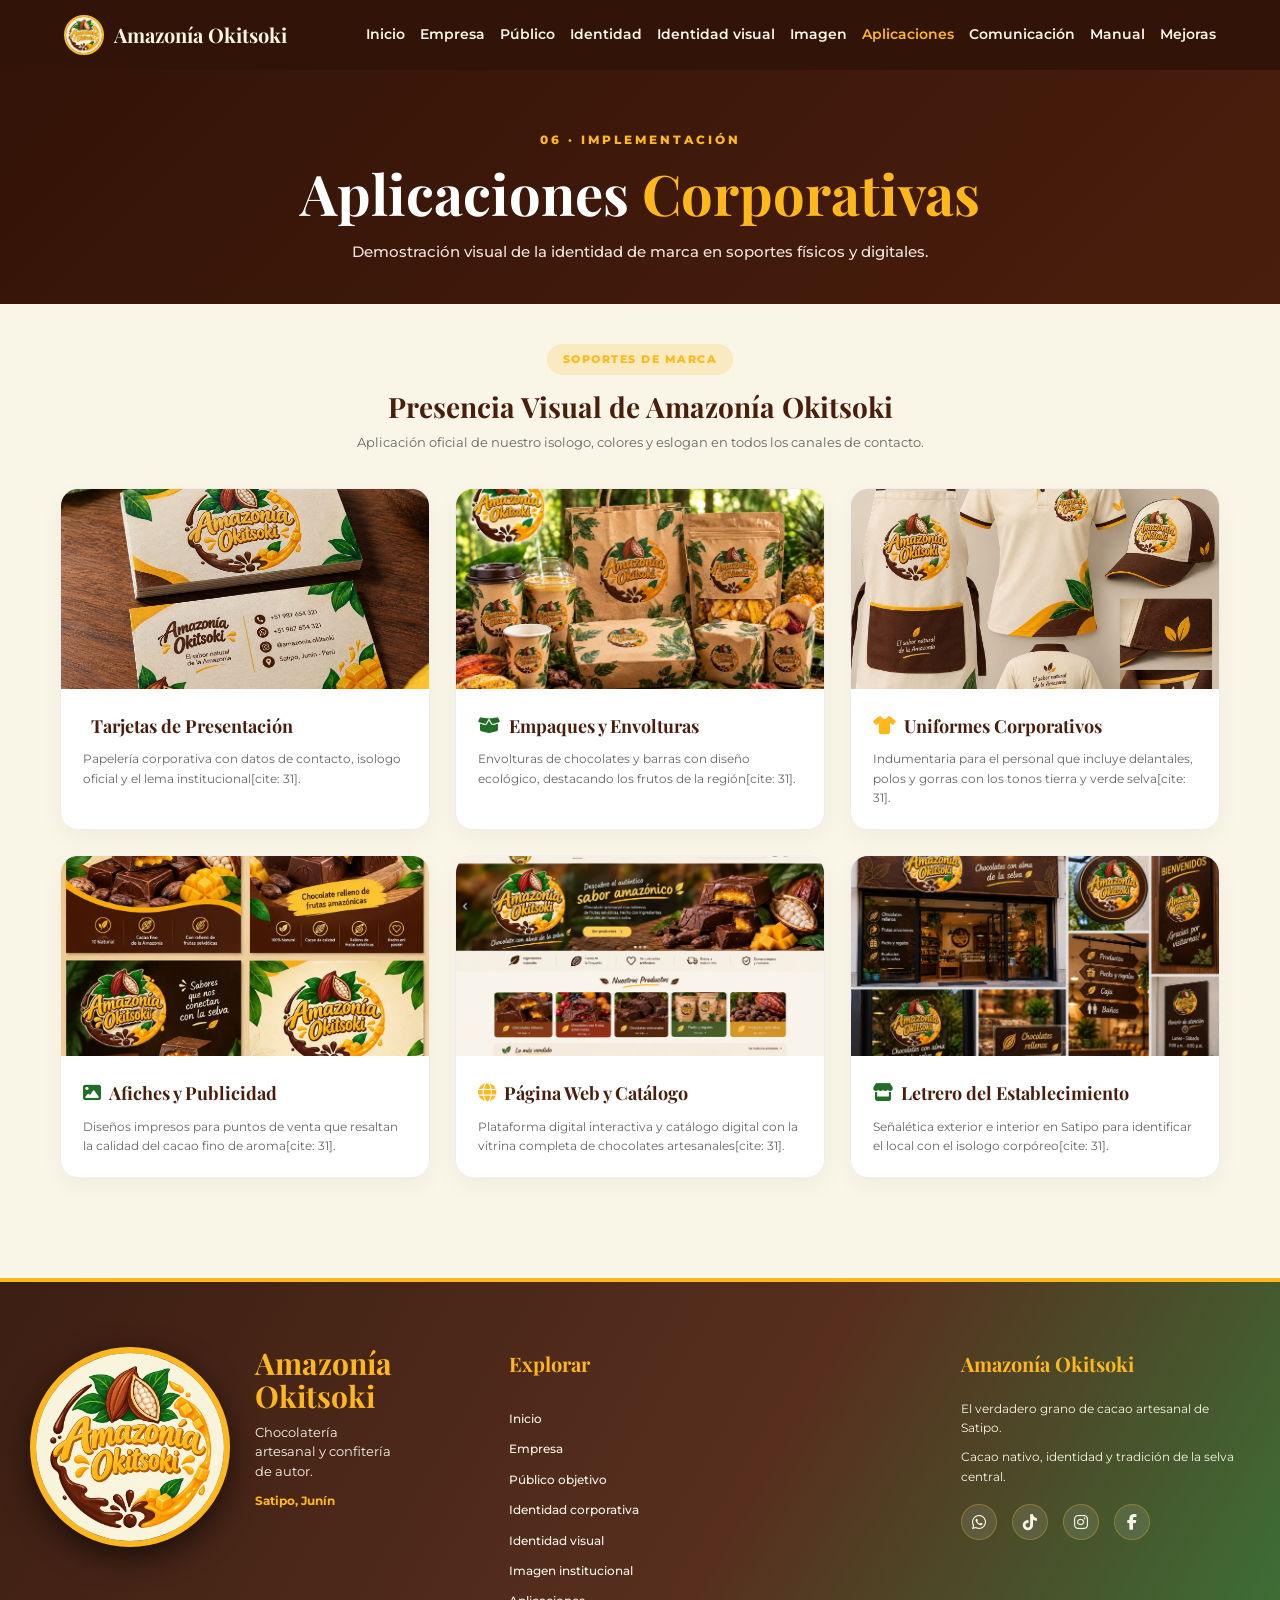
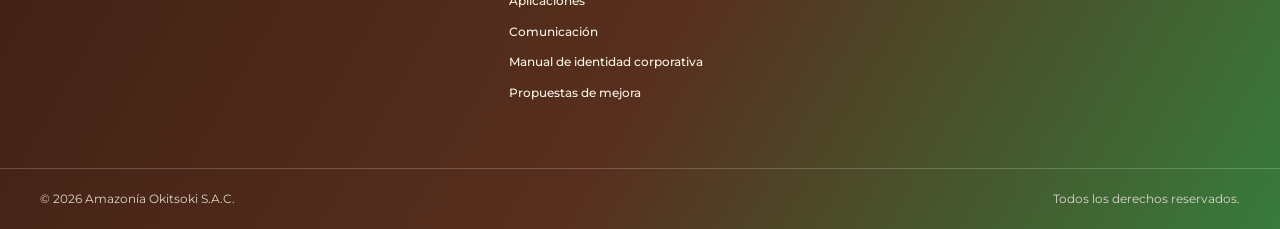
==== aplicaciones.html @ 9b528716 "Add files via upload" ====
<!DOCTYPE html>
<html lang="es">

<head>
    <meta charset="UTF-8">
    <meta name="viewport" content="width=device-width, initial-scale=1.0">
    <title>Amazonía Okitsoki | Aplicaciones Corporativas</title>

    <!-- Hoja de Estilos Externa -->
    <link rel="stylesheet" href="styles.css">

    <!-- Iconos FontAwesome y Fuentes -->
    <link rel="stylesheet" href="https://cdnjs.cloudflare.com/ajax/libs/font-awesome/6.4.0/css/all.min.css">
    <link href="https://fonts.googleapis.com/css2?family=Montserrat:wght@400;500;600;700;800&family=Playfair+Display:wght@600;700;800&display=swap" rel="stylesheet">

    <style>
        body {
            background-color: #F9F6E8 !important;
            font-family: 'Montserrat', Arial, sans-serif;
            margin: 0;
            padding: 0;
            overflow-x: hidden;
            color: #2d211b;
        }

        /* BANNER SUPERIOR MARRÓN */
        .header-spacer {
            padding-top: 130px !important;
            padding-bottom: 40px !important;
            background: linear-gradient(135deg, #321307 0%, #4A1E0D 100%);
            text-align: center;
            color: white;
        }

        .badge-small-title {
            background: rgba(255,184,28,0.2);
            color: #FFB81C;
            font-size: 11px;
            font-weight: 800;
            padding: 6px 16px;
            border-radius: 20px;
            display: inline-block;
            margin-bottom: 8px;
            letter-spacing: 1.5px;
            text-transform: uppercase;
        }

        /* CUADROS DE APLICACIONES */
        .grid-aplicaciones {
            display: grid;
            grid-template-columns: repeat(3, 1fr);
            gap: 25px;
            margin-bottom: 50px;
        }

        .card-app {
            background: white;
            border-radius: 18px;
            overflow: hidden;
            box-shadow: 0 8px 25px rgba(0,0,0,0.04);
            border: 1px solid #eee;
            transition: transform 0.3s ease;
        }

        .card-app:hover {
            transform: translateY(-5px);
            border-color: #FFB81C;
        }

        .card-app-img {
            height: 200px;
            width: 100%;
            object-fit: cover;
        }

        .card-app-body {
            padding: 22px;
        }

        .card-app-body h3 {
            font-family: 'Playfair Display', serif;
            color: #4A1E0D;
            font-size: 18px;
            margin-bottom: 8px;
            display: flex;
            align-items: center;
            gap: 8px;
        }

        .card-app-body p {
            font-size: 12px;
            color: #666;
            line-height: 1.6;
            margin: 0;
        }

        @media (max-width: 968px) {
            .grid-aplicaciones {
                grid-template-columns: 1fr !important;
            }
        }
    </style>
</head>

<body>

<!-- NAVEGACIÓN FIJA -->
<header class="hero-header">
    <nav class="nav">
        <a class="brand" href="index.html">
            <img src="imagenes/Amazonia1.jpg" alt="Logo" class="brand-img">
            <span>Amazonía Okitsoki</span>
        </a>

        <button class="menu-btn" id="menuBtn">☰</button>

        <div class="nav-links" id="navLinks">
            <a href="index.html">Inicio</a>
            <a href="empresa.html">Empresa</a>
            <a href="publico.html">Público</a>
            <a href="identidad.html">Identidad</a>
            <a href="identidad-visual.html">Identidad visual</a>
            <a href="imagen.html">Imagen</a>
            <a href="aplicaciones.html" class="active-link">Aplicaciones</a>
            <a href="comunicacion.html">Comunicación</a>
            <a href="manual.html">Manual</a>
            <a href="mejoras.html">Mejoras</a>
        </div>
    </nav>

    <!-- BANNER PRINCIPAL -->
    <div class="header-spacer">
        <div style="max-width: 900px; margin: 0 auto;">
            <p style="color: #FFB81C; font-weight: 800; letter-spacing: 3px; font-size: 12px; margin-bottom: 12px;">06 · IMPLEMENTACIÓN</p>
            <h1 style="font-family: 'Playfair Display', serif; font-size: clamp(36px, 5vw, 56px); margin-bottom: 15px; line-height: 1.1;">
                Aplicaciones <span style="color: #FFB81C;">Corporativas</span>
            </h1>
            <p style="color: #f1e4dc; font-size: 15px; font-weight: 500;">
                Demostración visual de la identidad de marca en soportes físicos y digitales.
            </p>
        </div>
    </div>
</header>

<!-- CONTENIDO PRINCIPAL -->
<main style="padding: 40px 20px 50px 20px; max-width: 1200px; margin: 0 auto;">

    <section>
        <div style="text-align: center; margin-bottom: 35px;">
            <span class="badge-small-title">SOPORTES DE MARCA</span>
            <h2 style="font-family: 'Playfair Display', serif; font-size: 28px; color: #4A1E0D;">Presencia Visual de Amazonía Okitsoki</h2>
            <p style="font-size: 13px; color: #666;">Aplicación oficial de nuestro isologo, colores y eslogan en todos los canales de contacto.</p>
        </div>

        <div class="grid-aplicaciones">
            <!-- 1 -->
            <div class="card-app">
                <img src="imagenes/targetas.jpeg" alt="Tarjetas de presentación" class="card-app-img">
                <div class="card-app-body">
                    <h3><i class="fas id-card" style="color: #FFB81C;"></i> Tarjetas de Presentación</h3>
                    <p>Papelería corporativa con datos de contacto, isologo oficial y el lema institucional[cite: 31].</p>
                </div>
            </div>

            <!-- 2 -->
            <div class="card-app">
                <img src="imagenes//imagen_12.jpeg" alt="Empaques" class="card-app-img">
                <div class="card-app-body">
                    <h3><i class="fas fa-box-open" style="color: #226E28;"></i> Empaques y Envolturas</h3>
                    <p>Envolturas de chocolates y barras con diseño ecológico, destacando los frutos de la región[cite: 31].</p>
                </div>
            </div>

            <!-- 3 -->
            <div class="card-app">
                <img src="imagenes/uniformes.jpeg" alt="Uniformes" class="card-app-img">
                <div class="card-app-body">
                    <h3><i class="fas fa-tshirt" style="color: #FFB81C;"></i> Uniformes Corporativos</h3>
                    <p>Indumentaria para el personal que incluye delantales, polos y gorras con los tonos tierra y verde selva[cite: 31].</p>
                </div>
            </div>

            <!-- 4 -->
            <div class="card-app">
                <img src="imagenes/flayer.jpeg" alt="Afiches" class="card-app-img">
                <div class="card-app-body">
                    <h3><i class="fas fa-image" style="color: #226E28;"></i> Afiches y Publicidad</h3>
                    <p>Diseños impresos para puntos de venta que resaltan la calidad del cacao fino de aroma[cite: 31].</p>
                </div>
            </div>

            <!-- 5 -->
            <div class="card-app">
                <img src="imagenes/pagina.jpeg" alt="Página Web y Catálogo" class="card-app-img">
                <div class="card-app-body">
                    <h3><i class="fas fa-globe" style="color: #FFB81C;"></i> Página Web y Catálogo</h3>
                    <p>Plataforma digital interactiva y catálogo digital con la vitrina completa de chocolates artesanales[cite: 31].</p>
                </div>
            </div>

            <!-- 6 -->
            <div class="card-app">
                <img src="imagenes/imagen-in.jpeg" alt="Letrero" class="card-app-img">
                <div class="card-app-body">
                    <h3><i class="fas fa-store" style="color: #226E28;"></i> Letrero del Establecimiento</h3>
                    <p>Señalética exterior e interior en Satipo para identificar el local con el isologo corpóreo[cite: 31].</p>
                </div>
            </div>
        </div>
    </section>

</main>

<!-- =====================================================
     PIE DE PÁGINA (FOOTER) EXACTO Y ORIGINAL (SIN TOCAR)
===================================================== -->
<footer class="footer">
    <div class="footer-container">
        <div class="footer-brand">
            <div class="footer-logo-title">
                <img src="imagenes/Amazonia1.jpg" alt="Logo" class="footer-logo-img">
                <div class="footer-text-group">
                    <h2>Amazonía Okitsoki</h2>
                    <p class="footer-desc">Chocolatería artesanal y confitería de autor.</p>
                    <p class="footer-location">Satipo, Junín</p>
                </div>
            </div>
        </div>

        <div class="footer-menu">
            <h3>Explorar</h3>
            <a href="index.html">Inicio</a>
            <a href="empresa.html">Empresa</a>
            <a href="publico.html">Público objetivo</a>
            <a href="identidad.html">Identidad corporativa</a>
            <a href="identidad-visual.html">Identidad visual</a>
            <a href="imagen.html">Imagen institucional</a>
            <a href="aplicaciones.html">Aplicaciones</a>
            <a href="comunicacion.html">Comunicación</a>
            <a href="manual.html">Manual de identidad corporativa</a>
            <a href="mejoras.html">Propuestas de mejora</a>
        </div>

        <div class="footer-info">
            <h3>Amazonía Okitsoki</h3>
            <p>El verdadero grano de cacao artesanal de Satipo.</p>
            <p>Cacao nativo, identidad y tradición de la selva central.</p>

            <div class="footer-socials">
                <a href="https://wa.me/tu-numero" target="_blank" aria-label="WhatsApp"><i class="fa-brands fa-whatsapp"></i></a>
                <a href="https://tiktok.com/@tu-usuario" target="_blank" aria-label="TikTok"><i class="fa-brands fa-tiktok"></i></a>
                <a href="https://instagram.com/@tu-usuario" target="_blank" aria-label="Instagram"><i class="fa-brands fa-instagram"></i></a>
                <a href="https://facebook.com/@tu-usuario" target="_blank" aria-label="Facebook"><i class="fa-brands fa-facebook-f"></i></a>
            </div>
        </div>
    </div>

    <div class="footer-bottom">
        <p>© 2026 Amazonía Okitsoki S.A.C.</p>
        <p>Todos los derechos reservados.</p>
    </div>
</footer>

<!-- SCRIPT JS -->
<script src="script.js"></script>

</body>
</html>
---- styles.css ----
/* =========================================================
   AMAZONÍA OKITSOKI - ESTILOS PRINCIPALES
   ========================================================= */

@import url('https://fonts.googleapis.com/css2?family=Montserrat:wght@400;500;600;700;800&family=Playfair+Display:wght@600;700;800&display=swap');

:root {
    --marron-cacao: #4A1E0D;
    --verde-selva: #226E28;
    --naranja-frutal: #F59D00; 
    --amarillo-dorado: #FFB81C;
    --crema-marfil: #F9F6E8; 
    --blanco: #ffffff;
    --texto: #2d211b;
    --texto-suave: #666666; 
    --sombra-flotante: rgba(200, 120, 50, 0.15); 
}

* {
    margin: 0;
    padding: 0;
    box-sizing: border-box;
}

html {
    scroll-behavior: smooth;
}

body {
    font-family: 'Montserrat', Arial, sans-serif;
    background: var(--crema-marfil); 
    color: var(--texto);
    line-height: 1.7;
    overflow-x: hidden;
}

a {
    text-decoration: none;
    color: inherit;
}

img {
    max-width: 100%;
    display: block;
}

/* EFECTO DE REBOTE GENERAL AL TOCAR/HOVER EN CUALQUIER CUADRO */
.rebotar-box {
    transition: transform 0.3s ease, box-shadow 0.3s ease;
    cursor: pointer;
}

.rebotar-box:hover {
    animation: reboteCuadro 0.4s ease;
    box-shadow: 0 12px 25px rgba(245, 157, 0, 0.25);
}

@keyframes reboteCuadro {
    0% { transform: scale(1); }
    40% { transform: scale(1.05) translateY(-5px); }
    70% { transform: scale(0.97) translateY(2px); }
    100% { transform: scale(1.02) translateY(-3px); }
}

/* NAVEGACIÓN FIJA */
.nav {
    display: flex;
    justify-content: space-between;
    align-items: center;
    padding: 15px 5%;
    position: fixed;
    top: 0;
    left: 0;
    width: 100%;
    z-index: 1000;
    background: #321307;
    box-sizing: border-box;
}

.brand {
    display: flex;
    align-items: center;
    text-decoration: none;
    color: #F9F6E8;
    font-family: 'Playfair Display', serif;
    font-weight: bold;
    font-size: 1.25rem;
}

.brand-img {
    width: 40px;
    height: 40px;
    border-radius: 50%;
    margin-right: 10px;
    object-fit: cover;
    border: 2px solid #FFB81C;
}

.nav-links {
    display: flex;
    gap: 15px;
    align-items: center;
}

.nav-links a {
    color: #F9F6E8;
    text-decoration: none;
    font-size: 0.85rem;
    font-weight: 600;
    transition: color 0.2s ease;
}

.nav-links a.active-link {
    color: #FFB81C !important;
}

.nav-links a:hover {
    color: #FFB81C;
}

.menu-btn {
    display: none;
    background: none;
    border: none;
    color: #F9F6E8;
    font-size: 1.5rem;
    cursor: pointer;
}

@media (max-width: 968px) {
    .menu-btn { display: block; }
    .nav-links {
        display: none;
        flex-direction: column;
        position: absolute;
        top: 100%;
        left: 0;
        width: 100%;
        background: #321307;
        padding: 20px;
        box-sizing: border-box;
        gap: 15px;
        text-align: center;
    }
    .nav-links.active, .nav-links.open { display: flex; }
}

/* PORTADA Y CARRUSEL */
.hero {
    position: relative;
    width: 100%;
    background-color: #2a0f05;
    color: var(--blanco);
    padding-top: 70px;
}

.hero-slider {
    position: relative;
    width: 100%;
    height: 600px;
    overflow: hidden;
}

.slide {
    position: absolute;
    top: 0; left: 0; width: 100%; height: 100%;
    opacity: 0;
    visibility: hidden;
    transition: opacity 1s ease-in-out, visibility 1s ease-in-out;
    display: flex;
    align-items: center;
}

.slide.active {
    opacity: 1;
    visibility: visible;
    z-index: 2;
}

.slide-bg {
    position: absolute;
    top: 0; left: 0; width: 100%; height: 100%;
    background-size: cover;
    background-position: center;
    filter: brightness(0.5);
    z-index: 1;
}

.slide-video {
    position: absolute;
    top: 50%; left: 50%;
    transform: translate(-50%, -50%);
    min-width: 100%; min-height: 100%;
    object-fit: cover;
    z-index: 1;
}

.slide-overlay {
    position: absolute;
    top: 0; left: 0; width: 100%; height: 100%;
    background: rgba(0, 0, 0, 0.45);
    z-index: 2;
}

.slide .hero-content {
    position: relative;
    z-index: 3;
    width: 100%;
    max-width: 1200px;
    margin: 0 auto;
    padding: 0 30px;
}

.eyebrow {
    color: var(--amarillo-dorado);
    font-size: 12px;
    font-weight: 800;
    letter-spacing: 3px;
    margin-bottom: 20px;
}

.slide h1 {
    font-family: 'Playfair Display', serif;
    font-size: clamp(45px, 7vw, 85px);
    line-height: 1;
    margin-bottom: 25px;
    color: white;
}

.slide h1 span { color: var(--amarillo-dorado); }

.slide p:not(.eyebrow) {
    max-width: 650px;
    color: #f1e4dc;
    font-size: 17px;
    margin-bottom: 0;
}

.button {
    display: inline-block;
    margin-top: 30px;
    padding: 14px 25px;
    background: var(--amarillo-dorado);
    color: var(--marron-cacao);
    border-radius: 30px;
    font-size: 13px;
    font-weight: 800;
    box-shadow: 0 8px 20px rgba(0, 0, 0, 0.15);
    transition: all 0.3s ease;
}

.button:hover {
    background: white;
    transform: translateY(-3px);
    box-shadow: 0 12px 25px rgba(0, 0, 0, 0.20);
}

.slider-arrow {
    position: absolute;
    top: 50%;
    transform: translateY(-50%);
    background: rgba(0, 0, 0, 0.5);
    color: white;
    border: none;
    font-size: 22px;
    padding: 12px 16px;
    cursor: pointer;
    z-index: 5;
    border-radius: 4px;
}

.slider-arrow:hover { background: var(--amarillo-dorado); color: var(--marron-cacao); }
.slider-arrow.prev { left: 20px; }
.slider-arrow.next { right: 20px; }

.slider-dots {
    position: absolute;
    bottom: 20px;
    left: 50%;
    transform: translateX(-50%);
    display: flex;
    gap: 10px;
    z-index: 5;
}

.dot {
    width: 12px; height: 12px;
    background: rgba(255, 255, 255, 0.4);
    border-radius: 50%;
    cursor: pointer;
    transition: background 0.3s, transform 0.3s;
}

.dot.active, .dot:hover { background: var(--amarillo-dorado); transform: scale(1.2); }

/* BARRA CARACTERÍSTICAS (NORMAL EN COMPUTADORA) */
.features-bar {
    background-color: var(--crema-marfil);
    border-bottom: 1px solid #e5d8ce;
    display: flex;
    justify-content: center;
    align-items: center;
    padding: 35px 20px;
    max-width: 900px; 
    margin: 0 auto 10px auto;
}

.feature-item {
    display: flex;
    align-items: center;
    justify-content: center;
    gap: 15px;
    color: var(--marron-cacao);
    padding: 0 35px;
    position: relative;
}

.feature-item:not(:last-child)::after {
    content: "";
    position: absolute;
    right: 0;
    top: 50%;
    transform: translateY(-50%);
    width: 1px;
    height: 40px;
    background-color: #c9b5a6;
}

.feature-item i {
    font-size: 36px;
    color: var(--marron-cacao);
}

.feature-item span {
    font-size: 13px;
    line-height: 1.25;
    font-weight: 700;
    color: var(--marron-cacao);
}

/* CONTENIDO CENTRAL */
.section {
    width: 100%;
    max-width: 1200px;
    margin: auto;
    padding: 50px 30px;
}

.section-why-us {
    background: #f4eee3;
    border-radius: 16px;
    padding: 45px 35px;
    margin-top: 30px;
    margin-bottom: 40px;
}

.why-title {
    font-family: 'Playfair Display', serif;
    font-size: 32px;
    color: var(--marron-cacao);
    margin-bottom: 30px;
}

.why-grid {
    display: grid;
    grid-template-columns: repeat(3, 1fr);
    gap: 30px;
}

@media (max-width: 968px) { .why-grid { grid-template-columns: 1fr; } }

.why-icon-text {
    display: flex;
    gap: 18px;
    align-items: flex-start;
}

.why-icon-text i {
    font-size: 32px;
    color: var(--marron-cacao);
    margin-top: 5px;
}

.why-icon-text h3 {
    font-family: 'Playfair Display', serif;
    font-size: 18px;
    color: var(--marron-cacao);
    margin-bottom: 8px;
}

.why-icon-text p {
    font-size: 13px;
    color: var(--texto-suave);
    line-height: 1.6;
}

.section-content-blocks {
    display: flex;
    flex-direction: column;
    gap: 40px;
}

.content-row {
    display: grid;
    grid-template-columns: 1fr 2fr 1fr;
    gap: 20px;
    align-items: center;
}

@media (max-width: 968px) { .content-row { grid-template-columns: 1fr; } }

.content-card-small img {
    width: 100%;
    height: 180px;
    object-fit: cover;
    border-radius: 12px;
}

.content-card-text {
    background: white;
    padding: 30px;
    border-radius: 12px;
    box-shadow: 0 8px 25px rgba(0,0,0,0.05);
}

.badge {
    background: var(--crema-marfil);
    color: var(--naranja-frutal);
    font-size: 11px;
    font-weight: 800;
    padding: 4px 10px;
    border-radius: 12px;
    display: inline-block;
    margin-bottom: 12px;
}

.badge-gold {
    background: rgba(255, 184, 28, 0.2);
    color: #FFB81C;
    font-size: 11px;
    font-weight: 800;
    padding: 4px 10px;
    border-radius: 12px;
    display: inline-block;
    margin-bottom: 12px;
}

.content-card-text h2 {
    font-family: 'Playfair Display', serif;
    font-size: 26px;
    color: var(--marron-cacao);
    margin-bottom: 12px;
}

.content-card-text p {
    font-size: 14px;
    color: var(--texto-suave);
    margin-bottom: 20px;
}

.button-sec {
    display: inline-block;
    padding: 10px 20px;
    border: 2px solid var(--marron-cacao);
    color: var(--marron-cacao);
    border-radius: 20px;
    font-weight: 700;
    font-size: 12px;
    transition: all 0.3s;
}

.button-sec:hover { background: var(--marron-cacao); color: white; }

.content-row-dark {
    background: var(--marron-cacao);
    color: white;
    border-radius: 16px;
    padding: 40px;
    display: grid;
    grid-template-columns: 1fr 1fr;
    gap: 30px;
    align-items: center;
}

@media (max-width: 968px) { .content-row-dark { grid-template-columns: 1fr; } }

.dark-text h2 {
    font-family: 'Playfair Display', serif;
    font-size: 30px;
    color: white;
    margin-bottom: 12px;
}

.dark-text p {
    font-size: 14px;
    color: #f1e4dc;
    margin-bottom: 20px;
}

.dark-image img {
    width: 100%;
    height: 250px;
    object-fit: cover;
    border-radius: 12px;
}

/* GALERÍA AUTOMÁTICA SIN BARRAS DE SCROLL */
.gallery-section {
    padding: 50px 20px;
    text-align: center;
    overflow: hidden;
}

.section-heading-center h2 {
    font-family: 'Playfair Display', serif;
    font-size: 32px;
    color: var(--marron-cacao);
    margin-bottom: 8px;
}

.gallery-subtitle {
    color: var(--texto-suave);
    font-size: 14px;
    margin-bottom: 35px;
}

.gallery-wrapper {
    display: flex;
    flex-direction: column;
    gap: 20px;
    overflow: hidden;
}

.gallery-row-auto {
    display: flex;
    gap: 18px;
    overflow-x: hidden;
    padding-bottom: 10px;
    scroll-behavior: auto;
}

.gallery-card {
    min-width: 220px;
    background: white;
    padding: 12px;
    border-radius: 12px;
    box-shadow: 0 6px 18px rgba(0,0,0,0.06);
    text-align: center;
    border: 1px solid #eee;
    flex-shrink: 0;
    cursor: pointer;
}

.gallery-card img {
    width: 100%;
    height: 140px;
    object-fit: cover;
    border-radius: 8px;
    margin-bottom: 10px;
}

.gallery-card h3 {
    font-size: 12px;
    font-weight: 800;
    color: var(--marron-cacao);
}

/* MODAL AGRANDADO REBOTANTE */
.modal-overlay {
    display: none;
    position: fixed;
    top: 0; left: 0;
    width: 100%; height: 100%;
    background: rgba(0, 0, 0, 0.82);
    z-index: 2000;
    justify-content: center;
    align-items: center;
    backdrop-filter: blur(5px);
}

.modal-overlay.open {
    display: flex;
}

.modal-content {
    background: white;
    padding: 25px;
    border-radius: 16px;
    max-width: 650px;
    width: 90%;
    text-align: center;
    position: relative;
    animation: bounceIn 0.5s cubic-bezier(0.175, 0.885, 0.32, 1.275);
    box-shadow: 0 20px 40px rgba(0,0,0,0.4);
}

@keyframes bounceIn {
    0% { transform: scale(0.3); opacity: 0; }
    50% { transform: scale(1.08); opacity: 1; }
    70% { transform: scale(0.95); }
    100% { transform: scale(1); }
}

.modal-content img {
    width: 100%;
    max-height: 400px;
    object-fit: cover;
    border-radius: 12px;
    margin-bottom: 15px;
}

.modal-content h3 {
    font-family: 'Playfair Display', serif;
    color: var(--marron-cacao);
    font-size: 22px;
}

.modal-close {
    position: absolute;
    top: 10px; right: 18px;
    font-size: 32px;
    font-weight: bold;
    color: #888;
    cursor: pointer;
    transition: color 0.2s;
}

.modal-close:hover { color: var(--marron-cacao); }

/* FOOTER */
.footer {
    background: linear-gradient(120deg, rgba(50, 19, 7, 0.95), rgba(74, 30, 13, 0.92) 55%, rgba(34, 110, 40, 0.9));
    color: #fff;
    margin-top: 0;
    border-top: 4px solid #FFB81C;
}

.footer-container {
    width: min(1300px, calc(100% - 60px));
    margin: 0 auto;
    padding: 65px 0;
    display: grid;
    grid-template-columns: 1.1fr 1fr 1.1fr;
    gap: 190px;
    align-items: flex-start;
}

@media (max-width: 968px) { .footer-container { grid-template-columns: 1fr; gap: 40px; } }

.footer-brand { display: flex; align-items: flex-start; }
.footer-logo-title { display: flex; align-items: flex-start; gap: 25px; }

.footer-logo-img {
    width: 200px; height: 200px; 
    border-radius: 50%;
    object-fit: cover;
    border: 6px solid #FFB81C;
    flex-shrink: 0;
    box-shadow: 0 10px 30px rgba(0, 0, 0, 0.6);
    transition: box-shadow 0.3s ease;
    cursor: pointer;
}

.footer-logo-img:hover {
    animation: reboteLogo 0.5s ease;
    box-shadow: 0 15px 35px rgba(255, 184, 28, 0.4);
}

@keyframes reboteLogo {
    0% { transform: scale(1); }
    30% { transform: scale(1.08) translateY(-4px); }
    50% { transform: scale(0.96) translateY(2px); } 
    70% { transform: scale(1.03) translateY(-2px); }
    100% { transform: scale(1) translateY(0); }    
}

.footer-text-group { display: flex; flex-direction: column; }

.footer-text-group h2 {
    font-family: 'Playfair Display', serif;
    color: #FFB81C;
    font-size: 30px;
    margin: 0 0 10px 0;
    line-height: 1.1;
}

.footer-desc { color: #F9F6E8; font-size: 13px; margin: 0 0 10px 0; line-height: 1.5; }
.footer-location { color: #FFB81C !important; font-weight: 700; font-size: 12px; margin: 0; }

.footer-menu h3, .footer-info h3 {
    font-family: 'Playfair Display', serif;
    color: #FFB81C;
    font-size: 20px;
    margin: 0 0 18px 0;
}

.footer-menu { display: flex; flex-direction: column; gap: 10px; }

.footer-menu a {
    color: #F9F6E8;
    font-family: 'Montserrat', Arial, sans-serif;
    font-size: 12px;
    font-weight: 500;
    text-decoration: none;
    transition: all 0.3s ease;
    display: block;
    width: fit-content;
}

.footer-menu a:hover { color: #FFB81C; padding-left: 6px; }

.footer-info p {
    color: #F9F6E8;
    font-family: 'Montserrat', Arial, sans-serif;
    font-size: 12px;
    line-height: 1.6;
    margin-bottom: 10px;
}

.footer-socials { display: flex; gap: 15px; margin-top: 18px; }

.footer-socials a {
    display: flex;
    align-items: center;
    justify-content: center;
    width: 36px; height: 36px;
    background-color: rgba(255, 255, 255, 0.1);
    color: #F9F6E8;
    border-radius: 50%;
    font-size: 16px;
    text-decoration: none;
    transition: all 0.3s ease;
    border: 1px solid rgba(255, 184, 28, 0.3);
}

.footer-socials a:hover {
    background-color: #FFB81C;
    color: #321307;
    transform: translateY(-3px);
    border-color: #FFB81C;
    box-shadow: 0 5px 15px rgba(255, 184, 28, 0.4);
}

.footer-bottom {
    display: flex;
    justify-content: space-between;
    align-items: center;
    padding: 20px 40px;
    border-top: 1px solid rgba(255, 255, 255, 0.2);
    max-width: 1300px;
    margin: 0 auto;
}

.footer-bottom p { color: #dcd6cb; font-size: 12px; margin: 0; }

/* =========================================================
   ADAPTACIÓN RESPONSIVE: CELULAR Y TABLET (ALINEADO AL MEDIO)
   ========================================================= */
@media (max-width: 990px) {
    .features-bar {
        flex-direction: column !important;
        align-items: center !important; /* Centra los bloques en el medio de la pantalla */
        gap: 22px !important;
        padding: 30px 20px !important;
    }

    .feature-item {
        width: 100% !important;
        max-width: 150px !important; /* Ancho uniforme para que el icono y texto queden al ladito pero centrados */
        justify-content: flex-start !important; /* Mantiene el icono junto al texto ordenadamente */
        padding: 0 !important;
    }

    .feature-item:not(:last-child)::after {
        display: none !important; /* Quita las líneas divisorias verticales en dispositivos móviles */
    }
}
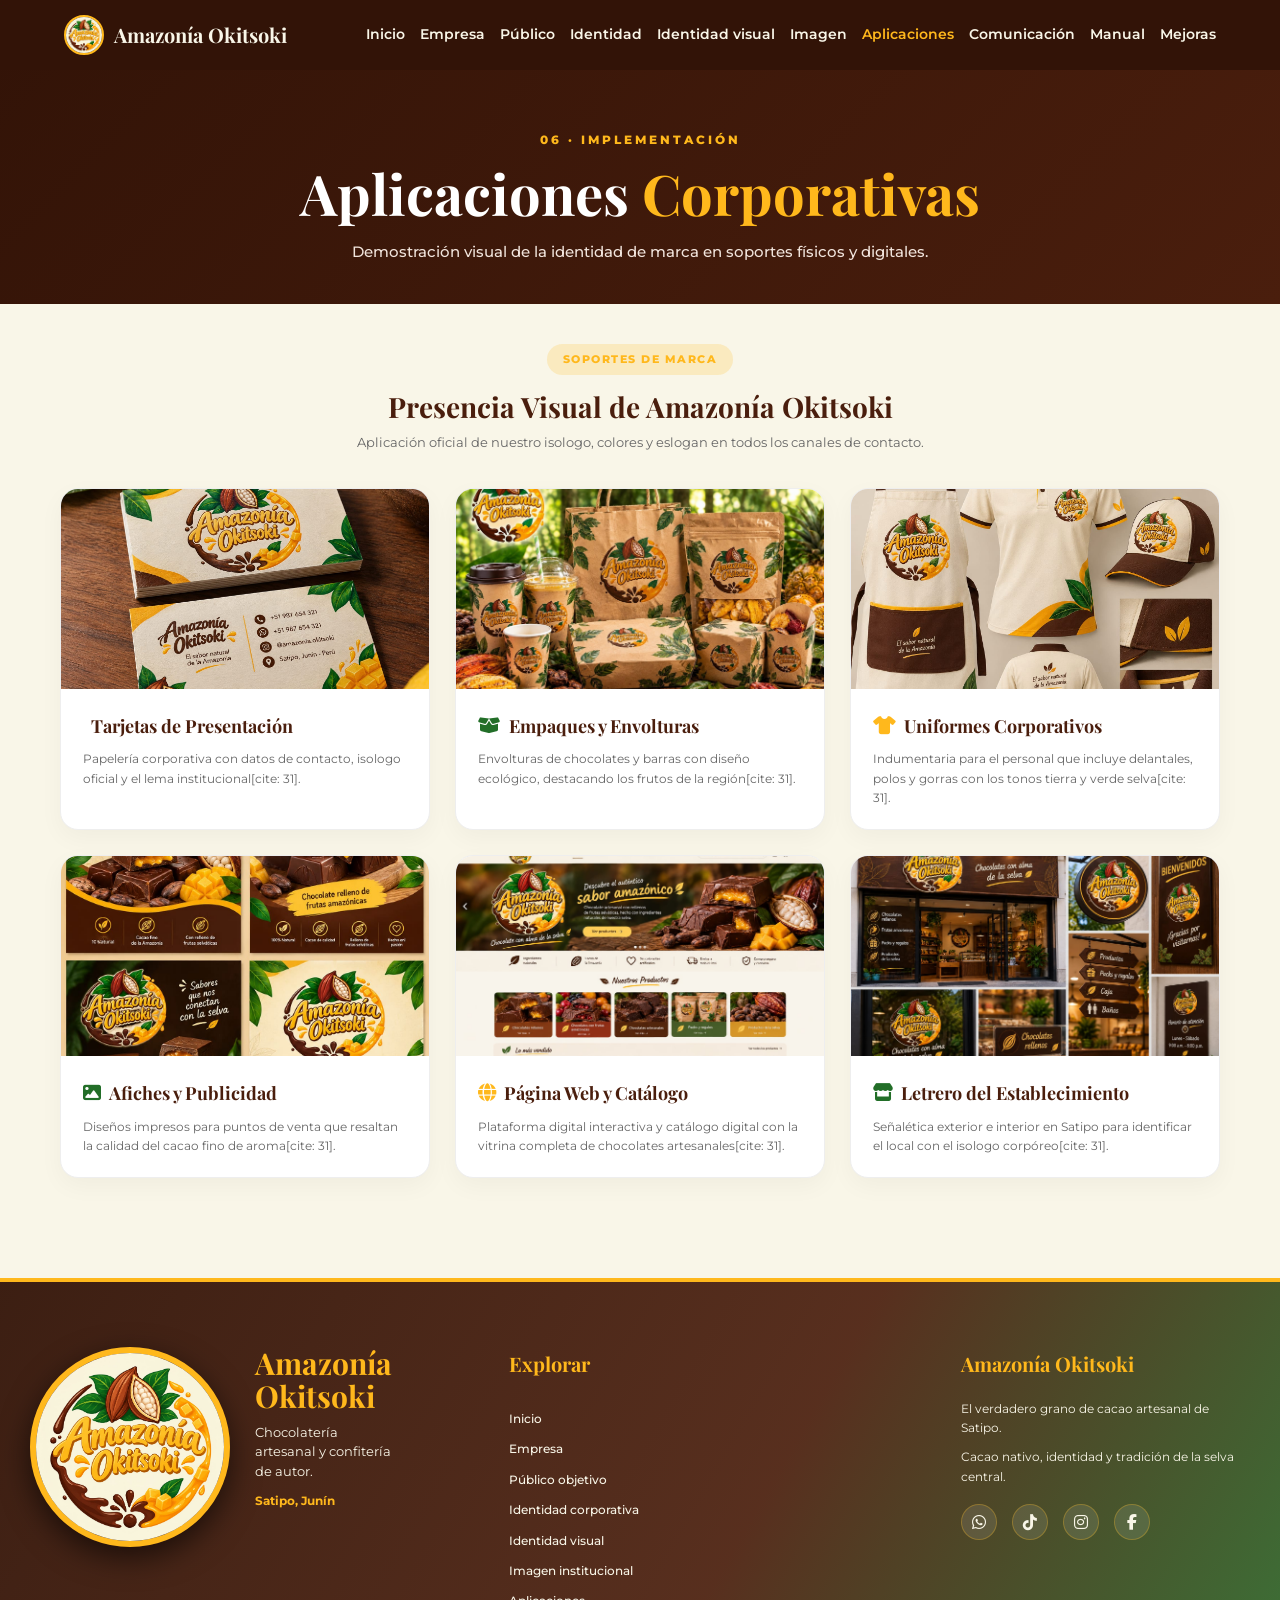
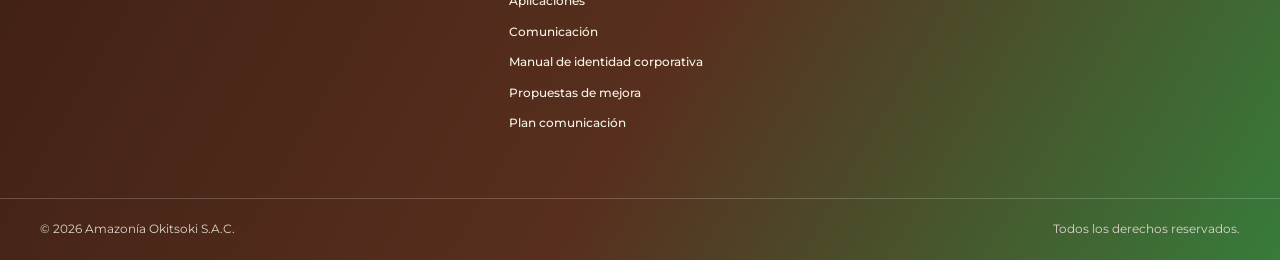
==== commit 8eef4d62: "Update aplicaciones.html" ====
--- a/aplicaciones.html
+++ b/aplicaciones.html
@@ -239,6 +239,7 @@
             <a href="comunicacion.html">Comunicación</a>
             <a href="manual.html">Manual de identidad corporativa</a>
             <a href="mejoras.html">Propuestas de mejora</a>
+            <a href="plan-comunicacion.html" class="active-link">Plan comunicación</a>
         </div>
 
         <div class="footer-info">
@@ -265,4 +266,4 @@
 <script src="script.js"></script>
 
 </body>
-</html>+</html>
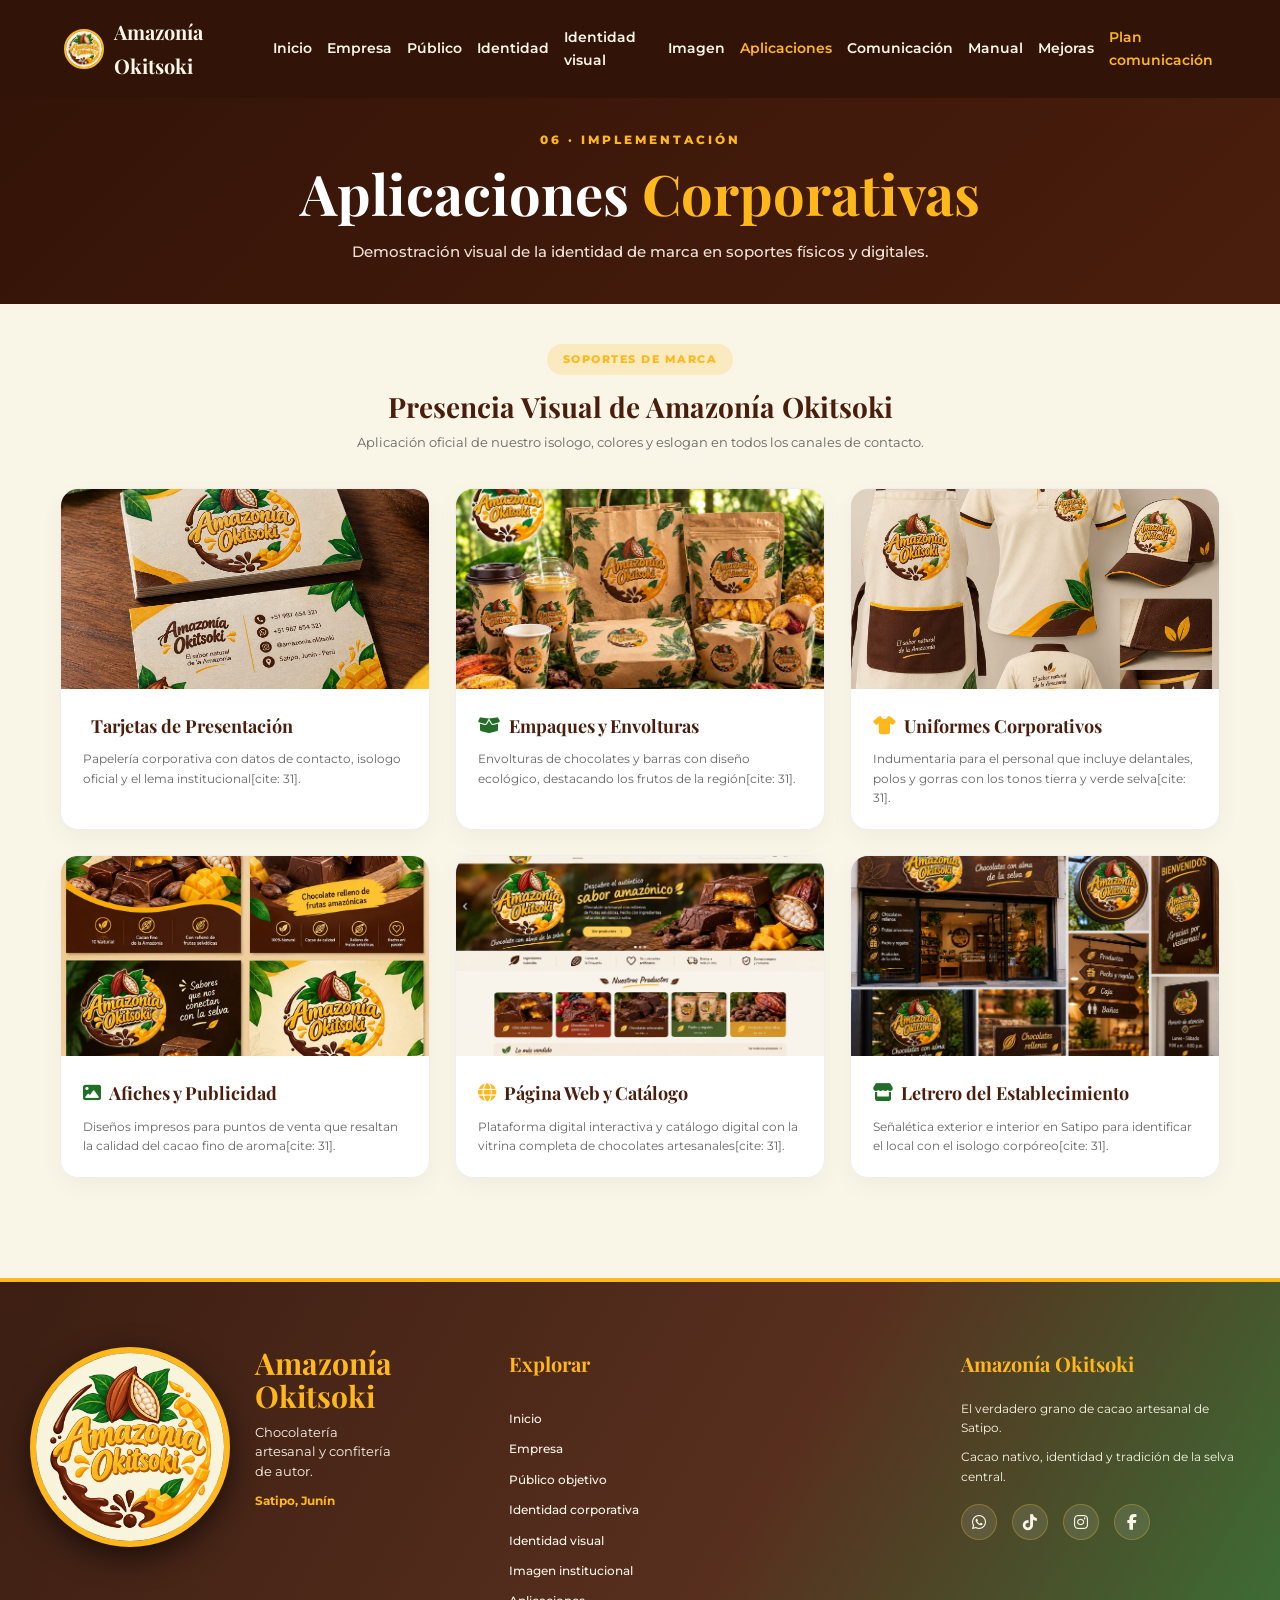
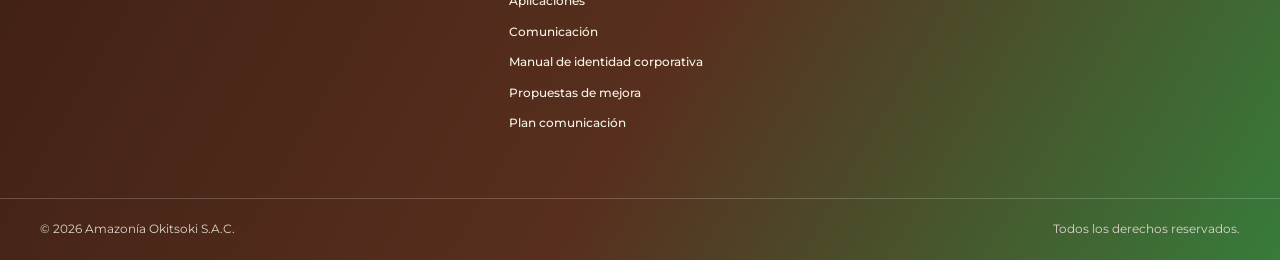
==== commit 58e6ac2f: "Update aplicaciones.html" ====
--- a/aplicaciones.html
+++ b/aplicaciones.html
@@ -125,6 +125,7 @@
             <a href="comunicacion.html">Comunicación</a>
             <a href="manual.html">Manual</a>
             <a href="mejoras.html">Mejoras</a>
+            <a href="plan-comunicacion.html" class="active-link">Plan comunicación</a>
         </div>
     </nav>
 
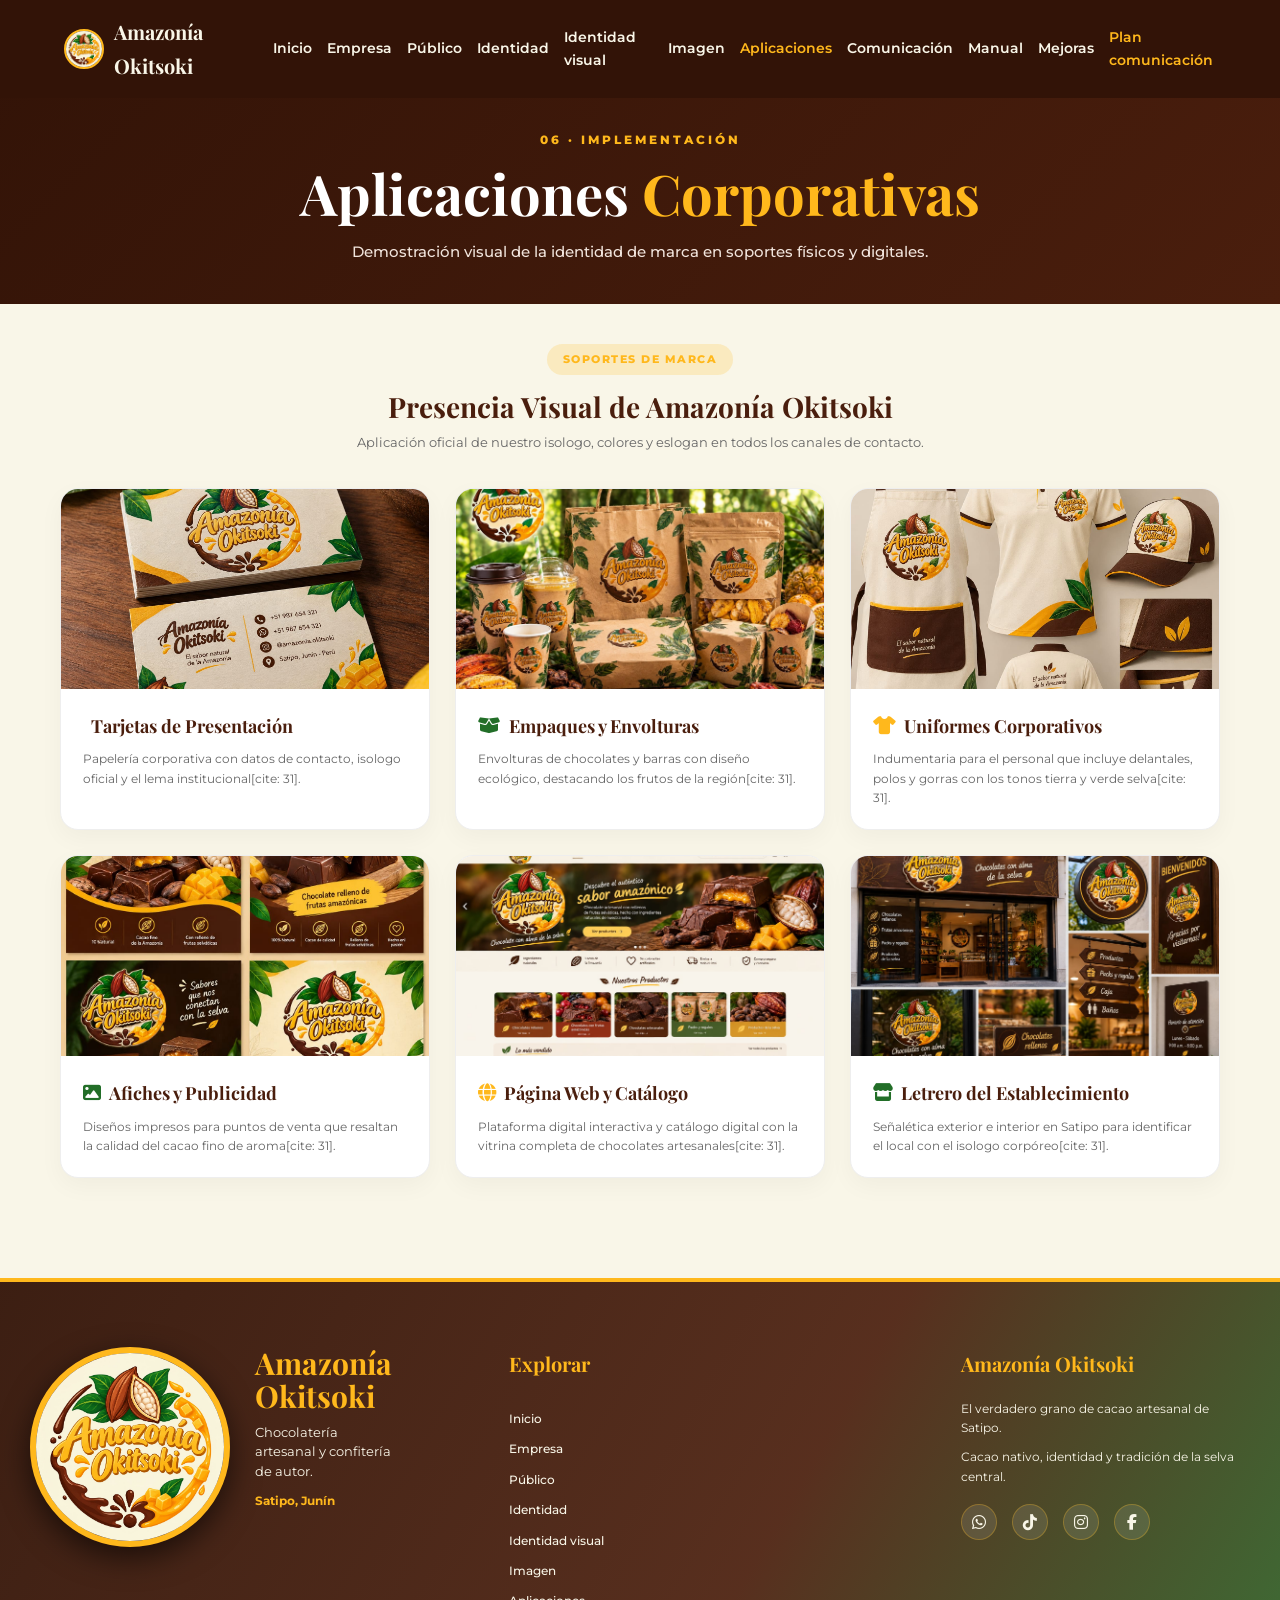
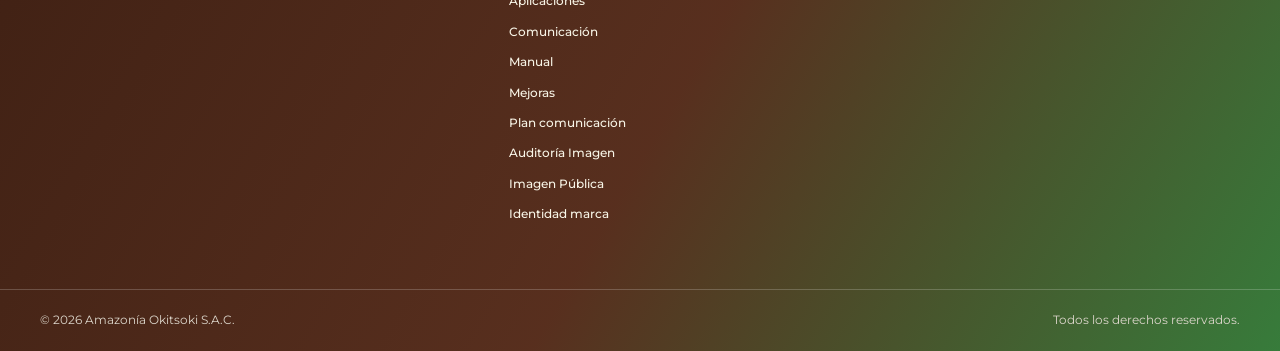
==== commit 6ff295fb: "Update aplicaciones.html" ====
--- a/aplicaciones.html
+++ b/aplicaciones.html
@@ -230,17 +230,20 @@
 
         <div class="footer-menu">
             <h3>Explorar</h3>
-            <a href="index.html">Inicio</a>
+            <a href="index.html" class="active-link">Inicio</a>
             <a href="empresa.html">Empresa</a>
-            <a href="publico.html">Público objetivo</a>
-            <a href="identidad.html">Identidad corporativa</a>
+            <a href="publico.html">Público</a>
+            <a href="identidad.html">Identidad</a>
             <a href="identidad-visual.html">Identidad visual</a>
-            <a href="imagen.html">Imagen institucional</a>
+            <a href="imagen.html">Imagen</a>
             <a href="aplicaciones.html">Aplicaciones</a>
             <a href="comunicacion.html">Comunicación</a>
-            <a href="manual.html">Manual de identidad corporativa</a>
-            <a href="mejoras.html">Propuestas de mejora</a>
-            <a href="plan-comunicacion.html" class="active-link">Plan comunicación</a>
+            <a href="manual.html">Manual</a>
+            <a href="mejoras.html">Mejoras</a>
+            <a href="plan-comunicacion.html">Plan comunicación</a>
+            <a href="auditoría-imagen.html">Auditoría Imagen</a>
+            <a href="imagen-publica.html" class="active-link">Imagen Pública</a>
+            <a href="identidad-marca.html" class="active-link">Identidad marca</a>
         </div>
 
         <div class="footer-info">
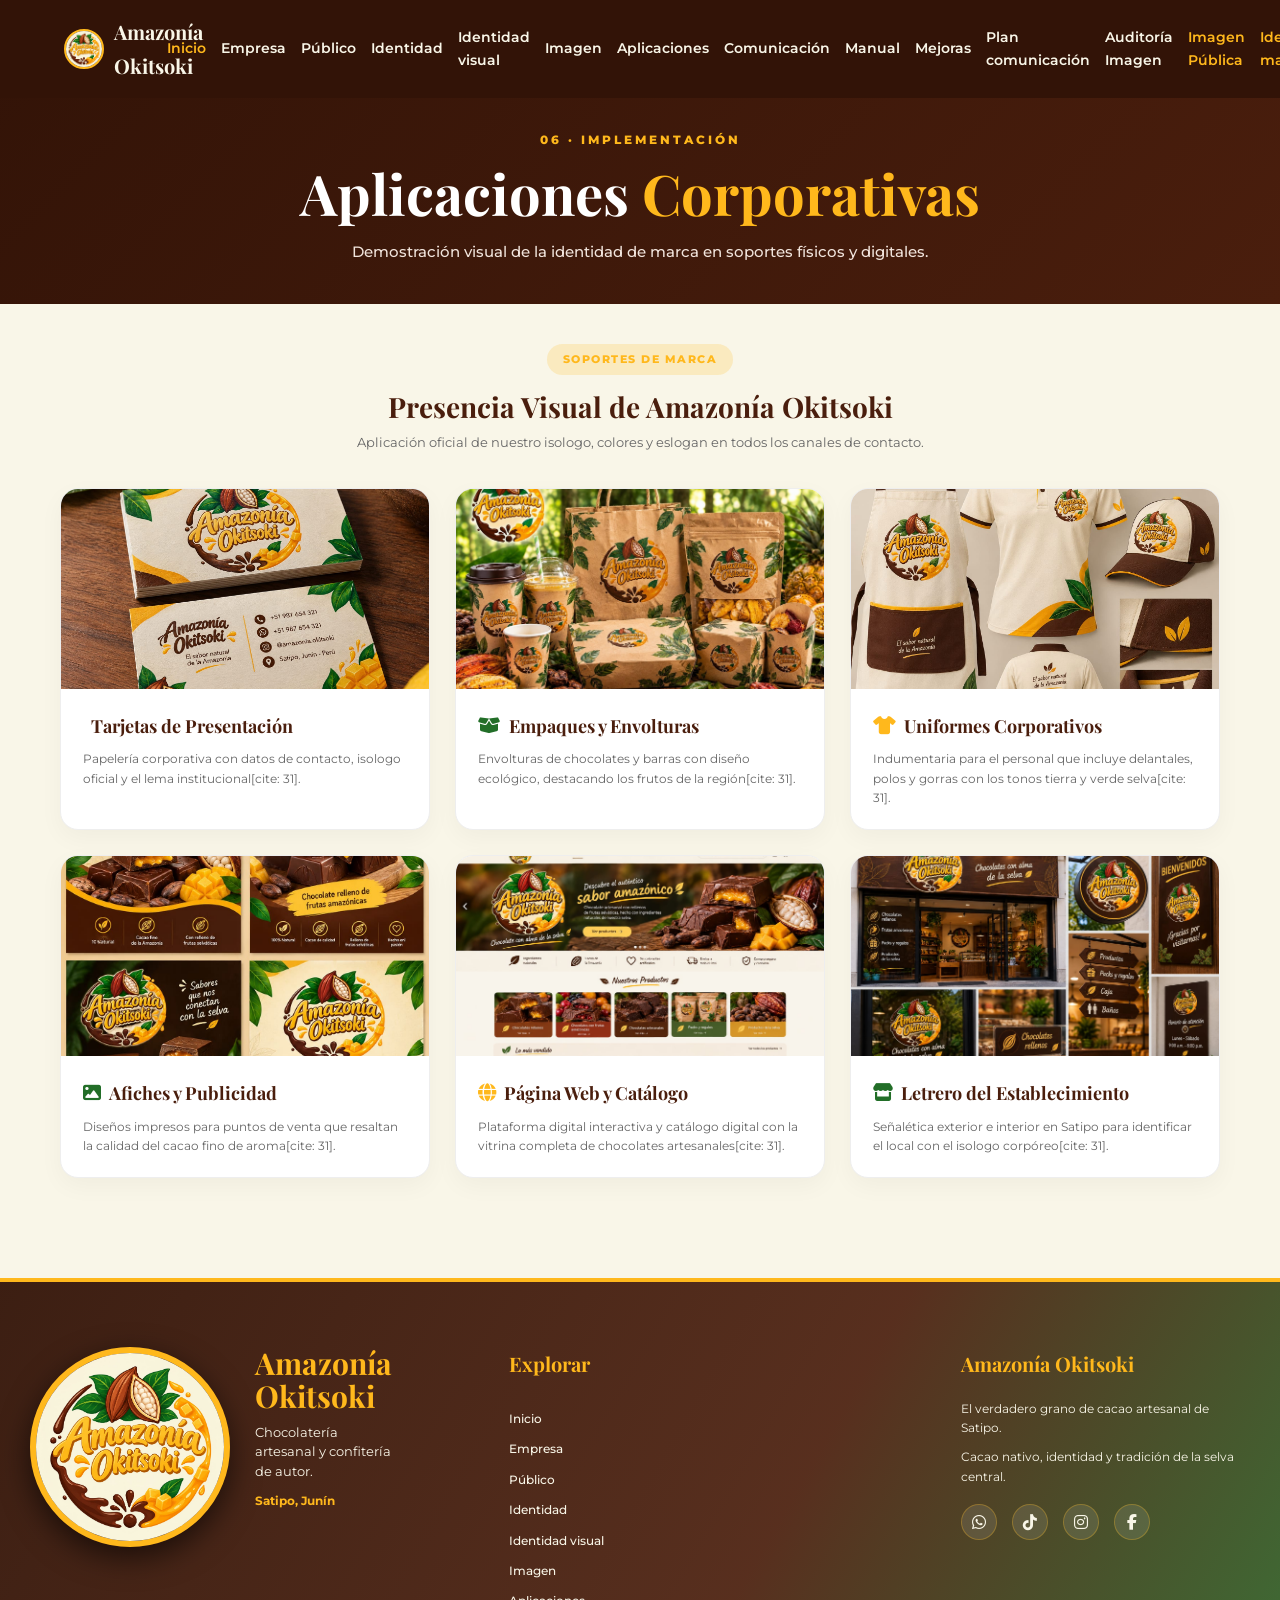
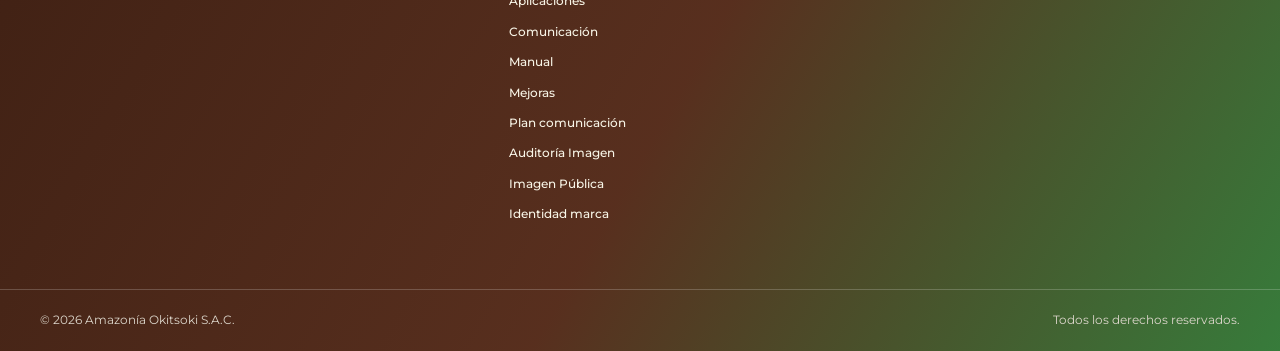
==== commit 289b3b6c: "Update aplicaciones.html" ====
--- a/aplicaciones.html
+++ b/aplicaciones.html
@@ -115,17 +115,20 @@
         <button class="menu-btn" id="menuBtn">☰</button>
 
         <div class="nav-links" id="navLinks">
-            <a href="index.html">Inicio</a>
+            <a href="index.html" class="active-link">Inicio</a>
             <a href="empresa.html">Empresa</a>
             <a href="publico.html">Público</a>
             <a href="identidad.html">Identidad</a>
             <a href="identidad-visual.html">Identidad visual</a>
             <a href="imagen.html">Imagen</a>
-            <a href="aplicaciones.html" class="active-link">Aplicaciones</a>
+            <a href="aplicaciones.html">Aplicaciones</a>
             <a href="comunicacion.html">Comunicación</a>
             <a href="manual.html">Manual</a>
             <a href="mejoras.html">Mejoras</a>
-            <a href="plan-comunicacion.html" class="active-link">Plan comunicación</a>
+            <a href="plan-comunicacion.html">Plan comunicación</a>
+            <a href="auditoría-imagen.html">Auditoría Imagen</a>
+            <a href="imagen-publica.html" class="active-link">Imagen Pública</a>
+            <a href="identidad-marca.html" class="active-link">Identidad marca</a>
         </div>
     </nav>
 
